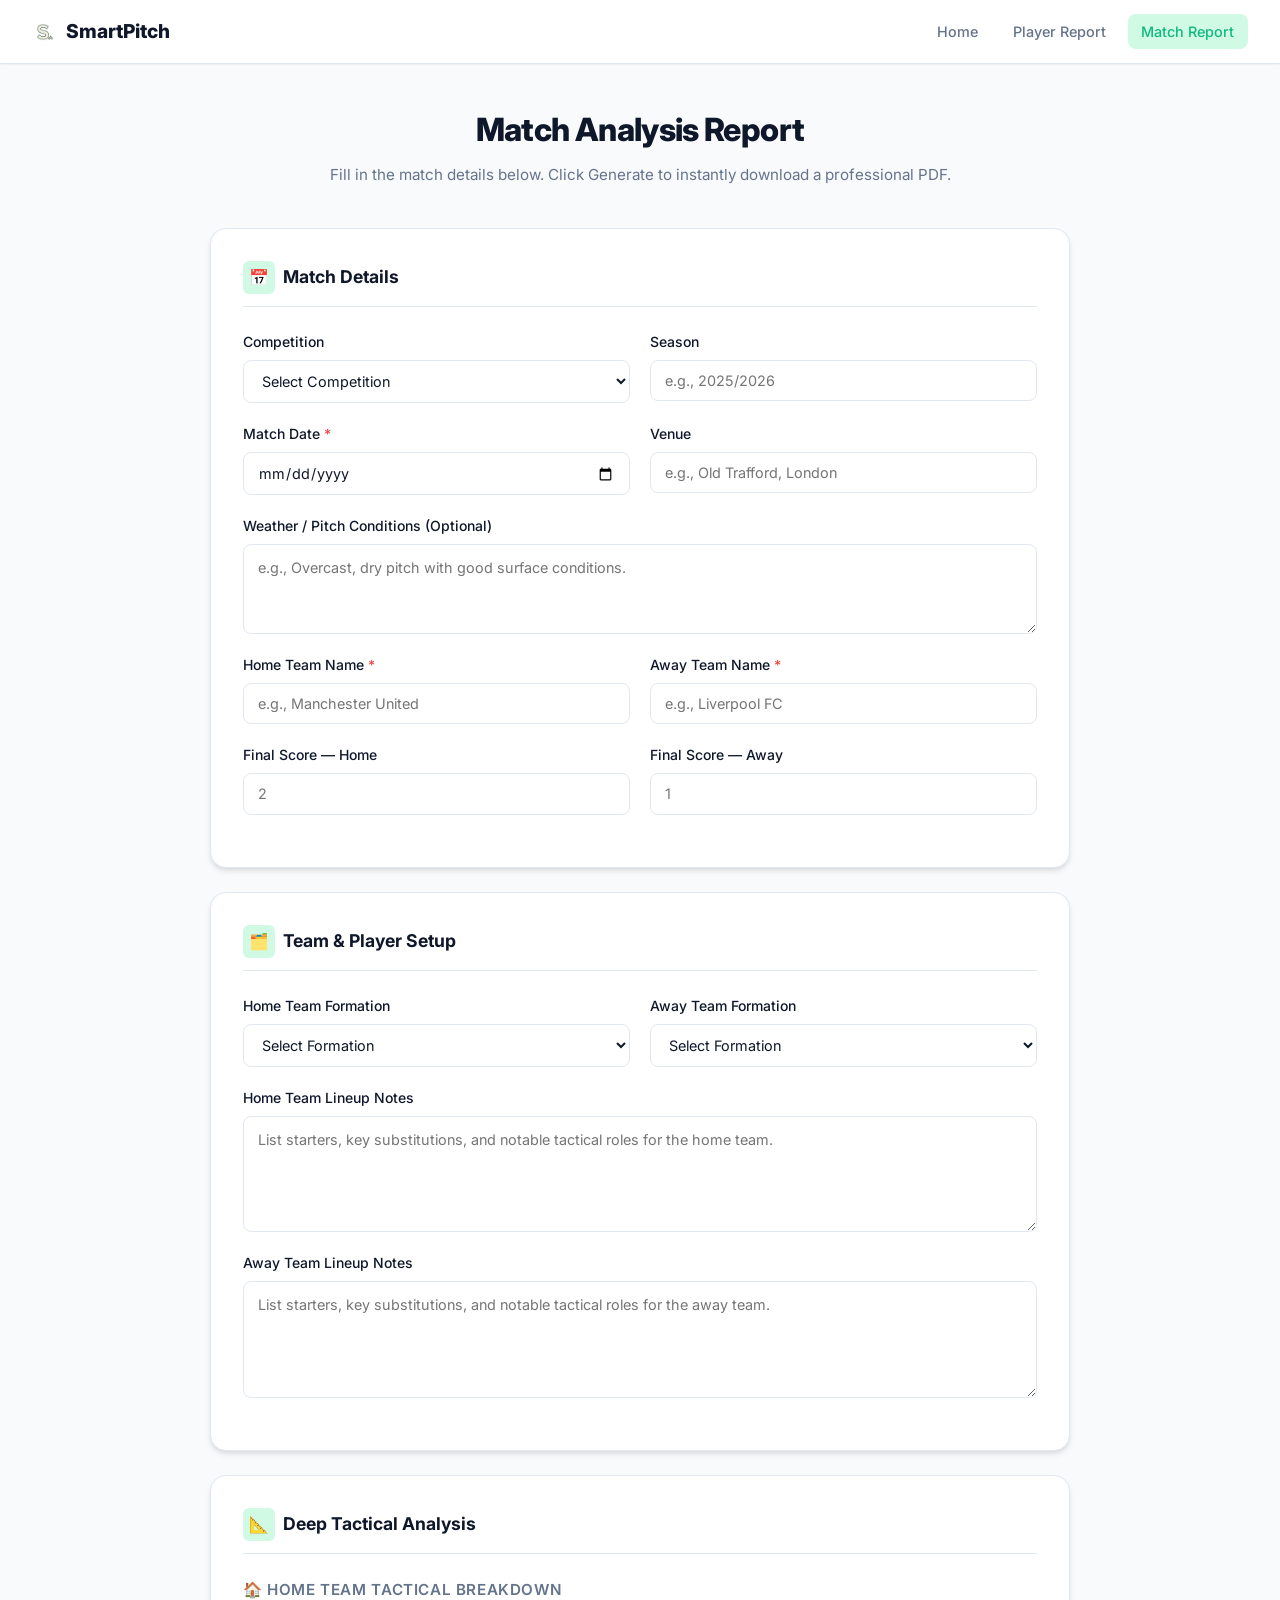
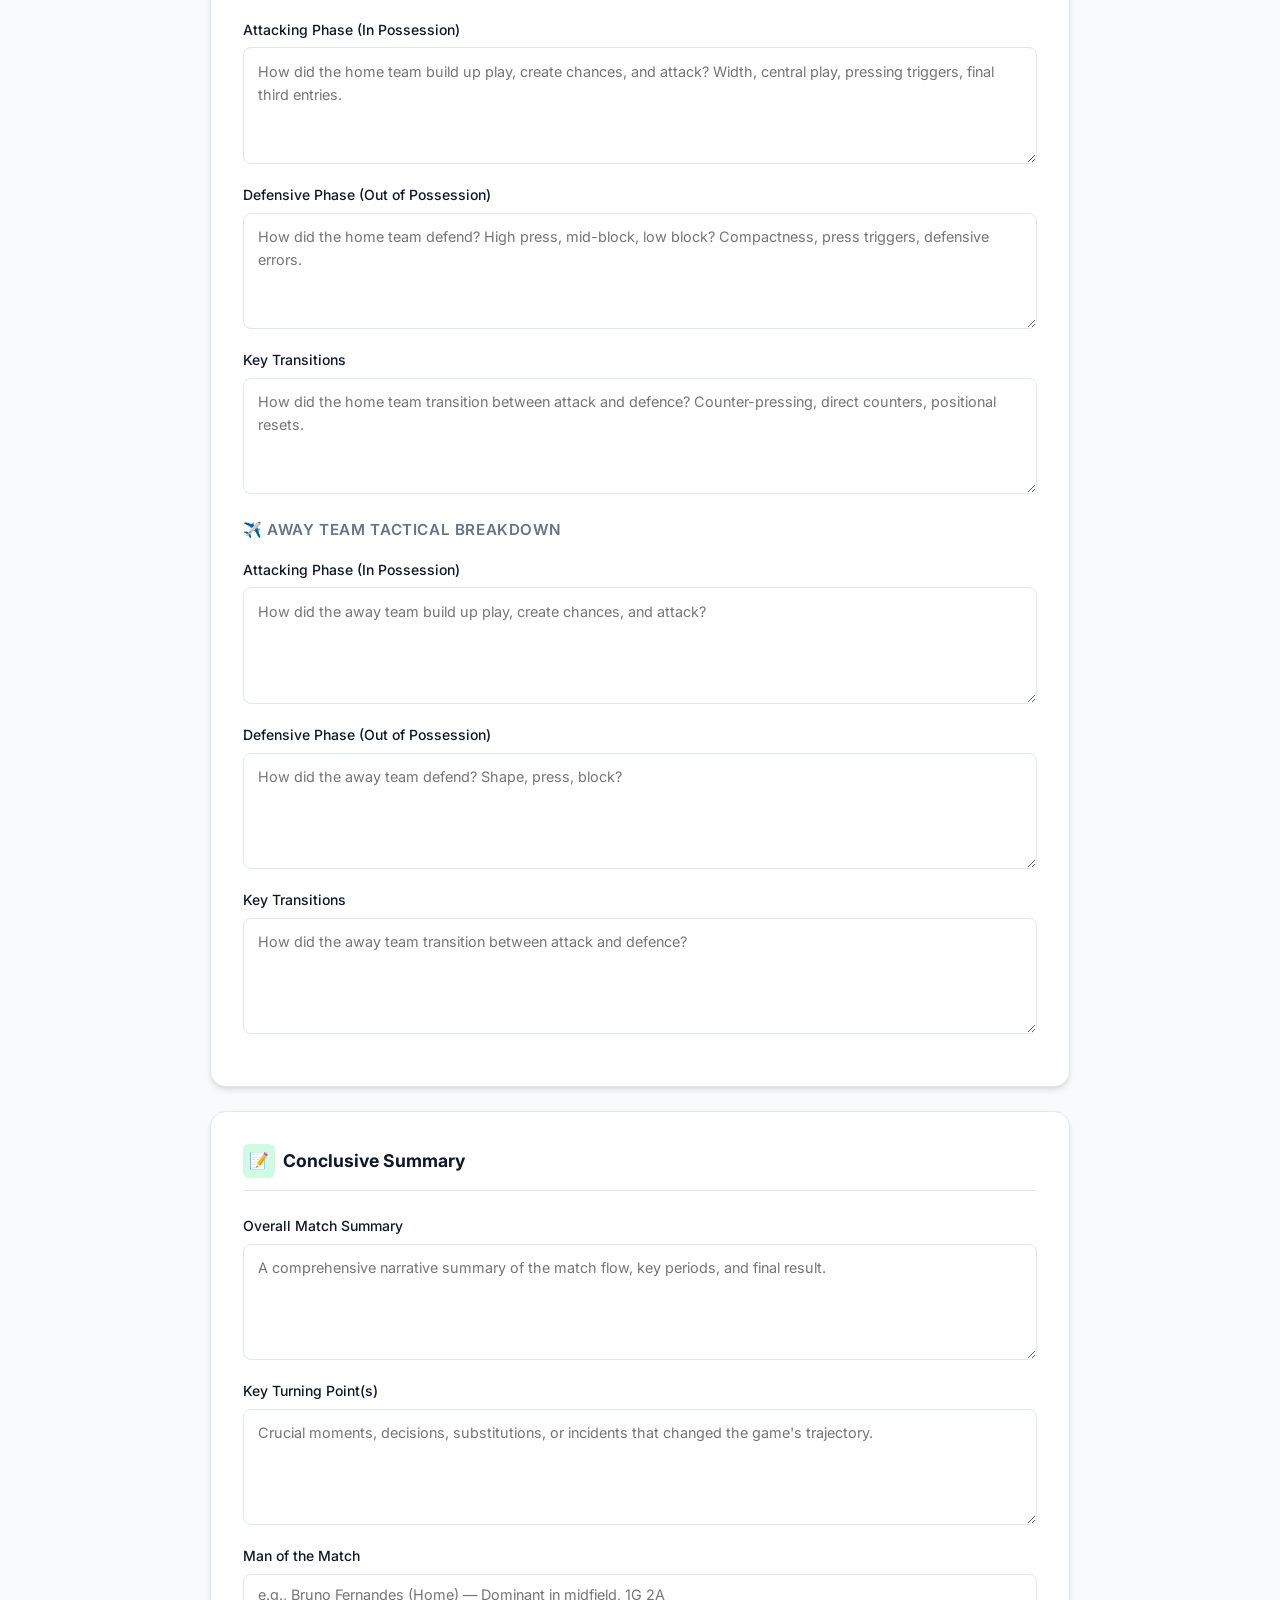
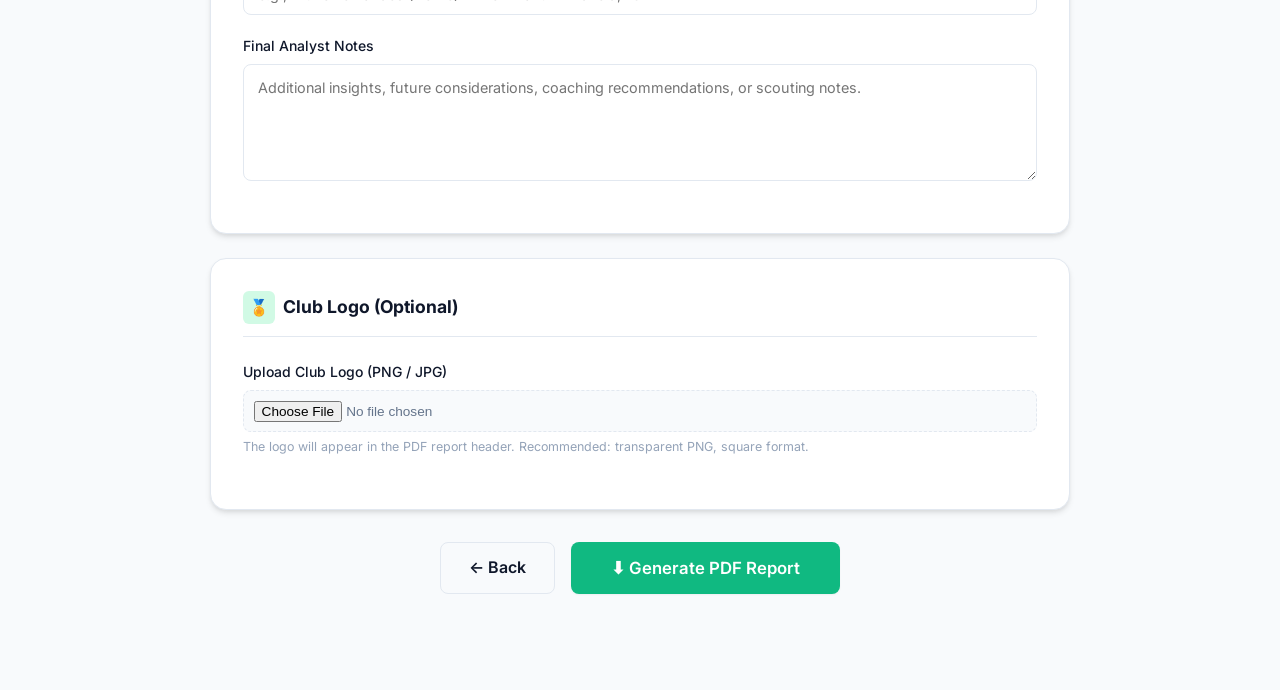
==== match-report.html @ 9d766a11 "Launch: SmartPitch static report generator — no backend, Vercel-ready" ====
<!DOCTYPE html>
<html lang="en">
<head>
    <meta charset="UTF-8">
    <meta name="viewport" content="width=device-width, initial-scale=1.0">
    <title>Match Analysis Report — SmartPitch</title>
    <meta name="description" content="Generate a professional match analysis PDF report with tactical breakdowns.">
    <link rel="preconnect" href="https://fonts.googleapis.com">
    <link rel="preconnect" href="https://fonts.gstatic.com" crossorigin>
    <link href="https://fonts.googleapis.com/css2?family=Inter:wght@300;400;500;600;700;800&display=swap" rel="stylesheet">
    <link rel="stylesheet" href="style.css">
</head>
<body>
    <header>
        <a href="index.html" class="header-brand">
            <img src="smartpitch-logo.jpg" alt="SmartPitch" style="width:26px;height:26px;object-fit:contain;border-radius:4px;">
            <span>SmartPitch</span>
        </a>
        <nav class="header-nav">
            <a href="index.html">Home</a>
            <a href="player-report.html">Player Report</a>
            <a href="match-report.html" class="active">Match Report</a>
        </nav>
    </header>

    <!-- Loading Overlay -->
    <div class="generating-overlay" id="loadingOverlay">
        <div class="generating-box">
            <div class="spinner"></div>
            <h3>Generating Your Report</h3>
            <p>Building your professional PDF, please wait...</p>
        </div>
    </div>

    <main class="report-main">
        <div class="report-container">
            <h1 class="page-title">Match Analysis Report</h1>
            <p class="page-subtitle">Fill in the match details below. Click Generate to instantly download a professional PDF.</p>

            <form id="matchForm" novalidate>

                <!-- Section 1: Match Details -->
                <div class="form-card">
                    <h2><span class="section-icon">📅</span> Match Details</h2>

                    <div class="form-grid-2">
                        <div class="form-group">
                            <label for="competition">Competition</label>
                            <select id="competition">
                                <option value="">Select Competition</option>
                                <option value="League">League</option>
                                <option value="Cup">Cup</option>
                                <option value="Friendly">Friendly</option>
                                <option value="Tournament">Tournament</option>
                                <option value="Other">Other</option>
                            </select>
                        </div>
                        <div class="form-group">
                            <label for="season">Season</label>
                            <input type="text" id="season" placeholder="e.g., 2025/2026">
                        </div>
                    </div>

                    <div class="form-grid-2">
                        <div class="form-group">
                            <label for="match_date">Match Date <span style="color:#EF4444">*</span></label>
                            <input type="date" id="match_date" required>
                        </div>
                        <div class="form-group">
                            <label for="venue">Venue</label>
                            <input type="text" id="venue" placeholder="e.g., Old Trafford, London">
                        </div>
                    </div>

                    <div class="form-group">
                        <label for="weather_pitch_conditions">Weather / Pitch Conditions (Optional)</label>
                        <textarea id="weather_pitch_conditions" rows="2" placeholder="e.g., Overcast, dry pitch with good surface conditions."></textarea>
                    </div>

                    <div class="form-grid-2">
                        <div class="form-group">
                            <label for="home_team">Home Team Name <span style="color:#EF4444">*</span></label>
                            <input type="text" id="home_team" placeholder="e.g., Manchester United" required>
                        </div>
                        <div class="form-group">
                            <label for="away_team">Away Team Name <span style="color:#EF4444">*</span></label>
                            <input type="text" id="away_team" placeholder="e.g., Liverpool FC" required>
                        </div>
                    </div>

                    <div class="form-grid-2">
                        <div class="form-group">
                            <label for="final_score_home">Final Score — Home</label>
                            <input type="number" id="final_score_home" min="0" placeholder="2">
                        </div>
                        <div class="form-group">
                            <label for="final_score_away">Final Score — Away</label>
                            <input type="number" id="final_score_away" min="0" placeholder="1">
                        </div>
                    </div>
                </div>

                <!-- Section 2: Team Setup -->
                <div class="form-card">
                    <h2><span class="section-icon">🗂️</span> Team &amp; Player Setup</h2>

                    <div class="form-grid-2">
                        <div class="form-group">
                            <label for="home_formation_initial">Home Team Formation</label>
                            <select id="home_formation_initial">
                                <option value="">Select Formation</option>
                                <option value="4-3-3">4-3-3</option>
                                <option value="4-4-2">4-4-2</option>
                                <option value="3-5-2">3-5-2</option>
                                <option value="4-2-3-1">4-2-3-1</option>
                                <option value="5-3-2">5-3-2</option>
                                <option value="4-5-1">4-5-1</option>
                                <option value="3-4-3">3-4-3</option>
                                <option value="Other">Other</option>
                            </select>
                        </div>
                        <div class="form-group">
                            <label for="away_formation_initial">Away Team Formation</label>
                            <select id="away_formation_initial">
                                <option value="">Select Formation</option>
                                <option value="4-3-3">4-3-3</option>
                                <option value="4-4-2">4-4-2</option>
                                <option value="3-5-2">3-5-2</option>
                                <option value="4-2-3-1">4-2-3-1</option>
                                <option value="5-3-2">5-3-2</option>
                                <option value="4-5-1">4-5-1</option>
                                <option value="3-4-3">3-4-3</option>
                                <option value="Other">Other</option>
                            </select>
                        </div>
                    </div>

                    <div class="form-group">
                        <label for="home_lineup_notes">Home Team Lineup Notes</label>
                        <textarea id="home_lineup_notes" rows="4" placeholder="List starters, key substitutions, and notable tactical roles for the home team."></textarea>
                    </div>

                    <div class="form-group">
                        <label for="away_lineup_notes">Away Team Lineup Notes</label>
                        <textarea id="away_lineup_notes" rows="4" placeholder="List starters, key substitutions, and notable tactical roles for the away team."></textarea>
                    </div>
                </div>

                <!-- Section 3: Tactical Analysis -->
                <div class="form-card">
                    <h2><span class="section-icon">📐</span> Deep Tactical Analysis</h2>

                    <h3>🏠 Home Team Tactical Breakdown</h3>
                    <div class="form-group">
                        <label for="home_attacking_phase">Attacking Phase (In Possession)</label>
                        <textarea id="home_attacking_phase" rows="4" placeholder="How did the home team build up play, create chances, and attack? Width, central play, pressing triggers, final third entries."></textarea>
                    </div>
                    <div class="form-group">
                        <label for="home_defensive_phase">Defensive Phase (Out of Possession)</label>
                        <textarea id="home_defensive_phase" rows="4" placeholder="How did the home team defend? High press, mid-block, low block? Compactness, press triggers, defensive errors."></textarea>
                    </div>
                    <div class="form-group">
                        <label for="home_key_transitions">Key Transitions</label>
                        <textarea id="home_key_transitions" rows="4" placeholder="How did the home team transition between attack and defence? Counter-pressing, direct counters, positional resets."></textarea>
                    </div>

                    <h3>✈️ Away Team Tactical Breakdown</h3>
                    <div class="form-group">
                        <label for="away_attacking_phase">Attacking Phase (In Possession)</label>
                        <textarea id="away_attacking_phase" rows="4" placeholder="How did the away team build up play, create chances, and attack?"></textarea>
                    </div>
                    <div class="form-group">
                        <label for="away_defensive_phase">Defensive Phase (Out of Possession)</label>
                        <textarea id="away_defensive_phase" rows="4" placeholder="How did the away team defend? Shape, press, block?"></textarea>
                    </div>
                    <div class="form-group">
                        <label for="away_key_transitions">Key Transitions</label>
                        <textarea id="away_key_transitions" rows="4" placeholder="How did the away team transition between attack and defence?"></textarea>
                    </div>
                </div>

                <!-- Section 4: Summary -->
                <div class="form-card">
                    <h2><span class="section-icon">📝</span> Conclusive Summary</h2>

                    <div class="form-group">
                        <label for="overall_match_summary">Overall Match Summary</label>
                        <textarea id="overall_match_summary" rows="4" placeholder="A comprehensive narrative summary of the match flow, key periods, and final result."></textarea>
                    </div>
                    <div class="form-group">
                        <label for="key_turning_points">Key Turning Point(s)</label>
                        <textarea id="key_turning_points" rows="4" placeholder="Crucial moments, decisions, substitutions, or incidents that changed the game's trajectory."></textarea>
                    </div>
                    <div class="form-group">
                        <label for="man_of_the_match">Man of the Match</label>
                        <input type="text" id="man_of_the_match" placeholder="e.g., Bruno Fernandes (Home) — Dominant in midfield, 1G 2A">
                    </div>
                    <div class="form-group">
                        <label for="final_analyst_notes">Final Analyst Notes</label>
                        <textarea id="final_analyst_notes" rows="4" placeholder="Additional insights, future considerations, coaching recommendations, or scouting notes."></textarea>
                    </div>
                </div>

                <!-- Section 5: Club Logo -->
                <div class="form-card">
                    <h2><span class="section-icon">🏅</span> Club Logo (Optional)</h2>
                    <div class="form-group">
                        <label for="club_logo">Upload Club Logo (PNG / JPG)</label>
                        <input type="file" id="club_logo" accept="image/png, image/jpeg, image/jpg">
                        <small>The logo will appear in the PDF report header. Recommended: transparent PNG, square format.</small>
                    </div>
                    <div id="logo-preview-wrap">
                        <img id="logo-preview" src="" alt="Logo Preview">
                        <span style="font-size:0.85rem;color:var(--text-muted)">Logo preview</span>
                    </div>
                </div>

                <div class="button-group" style="padding-bottom:2rem">
                    <a href="index.html" class="btn btn-secondary">← Back</a>
                    <button type="submit" class="btn btn-primary btn-lg" id="generateBtn">
                        ⬇ Generate PDF Report
                    </button>
                </div>
            </form>
        </div>
    </main>

    <!-- jsPDF + AutoTable -->
    <script src="https://cdnjs.cloudflare.com/ajax/libs/jspdf/2.5.1/jspdf.umd.min.js"></script>
    <script src="https://cdnjs.cloudflare.com/ajax/libs/jspdf-autotable/3.8.2/jspdf.plugin.autotable.min.js"></script>
    <script src="pdf-utils.js"></script>
    <script src="match-pdf.js"></script>
</body>
</html>
---- style.css ----
/* ==========================================================================
   SmartPitch Report Generator — Static Edition
   Theme: Sleek Light with Emerald Green Accents
   ========================================================================== */

@import url('https://fonts.googleapis.com/css2?family=Inter:wght@300;400;500;600;700;800&display=swap');

:root {
    --bg-color: #F8FAFC;
    --surface-color: #FFFFFF;
    --primary-color: #10B981;
    --primary-hover: #059669;
    --primary-light: #D1FAE5;
    --primary-dark: #064E3B;
    --text-main: #0F172A;
    --text-muted: #64748B;
    --text-light: #94A3B8;
    --border-color: #E2E8F0;
    --border-focus: #10B981;
    --success-bg: #ECFDF5;
    --success-text: #065F46;
    --danger-bg: #FEF2F2;
    --danger-text: #991B1B;
    --shadow-sm: 0 1px 2px 0 rgba(0,0,0,0.05);
    --shadow-md: 0 4px 6px -1px rgba(0,0,0,0.1), 0 2px 4px -1px rgba(0,0,0,0.06);
    --shadow-lg: 0 10px 15px -3px rgba(0,0,0,0.1), 0 4px 6px -2px rgba(0,0,0,0.05);
    --shadow-xl: 0 20px 25px -5px rgba(0,0,0,0.1), 0 10px 10px -5px rgba(0,0,0,0.04);
    --radius-md: 8px;
    --radius-lg: 12px;
    --radius-xl: 16px;
    --radius-2xl: 24px;
    --transition: all 0.2s cubic-bezier(0.4, 0, 0.2, 1);
}

*, *::before, *::after { box-sizing: border-box; margin: 0; padding: 0; }

body {
    font-family: 'Inter', sans-serif;
    background-color: var(--bg-color);
    color: var(--text-main);
    line-height: 1.6;
    display: flex;
    flex-direction: column;
    min-height: 100vh;
}

/* ---- Header ---- */
header {
    background-color: var(--surface-color);
    padding: 0 2rem;
    height: 64px;
    box-shadow: var(--shadow-sm);
    display: flex;
    justify-content: space-between;
    align-items: center;
    position: sticky;
    top: 0;
    z-index: 100;
    border-bottom: 1px solid var(--border-color);
}

.header-brand {
    font-weight: 800;
    font-size: 1.2rem;
    color: var(--text-main);
    display: flex;
    align-items: center;
    gap: 0.5rem;
    text-decoration: none;
}

.brand-logo {
    width: 30px;
    height: 30px;
    object-fit: contain;
    border-radius: 4px;
}

.header-nav {
    display: flex;
    gap: 0.5rem;
    align-items: center;
}

.header-nav a {
    color: var(--text-muted);
    text-decoration: none;
    font-weight: 500;
    font-size: 0.9rem;
    padding: 0.4rem 0.85rem;
    border-radius: var(--radius-md);
    transition: var(--transition);
}

.header-nav a:hover, .header-nav a.active {
    color: var(--primary-color);
    background-color: var(--primary-light);
}

/* ---- Hero / Landing ---- */
.hero-main {
    flex: 1;
    display: flex;
    flex-direction: column;
    justify-content: center;
    align-items: center;
    padding: 3rem 1.5rem;
}

.hero-content {
    width: 100%;
    max-width: 900px;
    text-align: center;
}

.hero-badge {
    display: inline-flex;
    align-items: center;
    gap: 0.4rem;
    background: var(--primary-light);
    color: var(--primary-dark);
    font-weight: 600;
    font-size: 0.8rem;
    padding: 0.35rem 1rem;
    border-radius: 999px;
    letter-spacing: 0.05em;
    text-transform: uppercase;
    margin-bottom: 1.5rem;
}

.hero-logo {
    width: 110px;
    height: 110px;
    object-fit: contain;
    margin-bottom: 1.25rem;
    filter: drop-shadow(0 4px 12px rgba(16,185,129,0.15));
}

.hero-title {
    font-size: clamp(2.5rem, 6vw, 4rem);
    font-weight: 800;
    line-height: 1.1;
    letter-spacing: -0.03em;
    color: var(--text-main);
    margin-bottom: 1.25rem;
}

.hero-accent { color: var(--primary-color); }

.hero-subtitle {
    font-size: 1.1rem;
    color: var(--text-muted);
    max-width: 560px;
    margin: 0 auto 3rem;
    line-height: 1.7;
}

.selection-grid {
    display: grid;
    grid-template-columns: repeat(auto-fit, minmax(300px, 1fr));
    gap: 1.5rem;
    text-align: left;
}

.selection-card {
    background-color: var(--surface-color);
    border: 1px solid var(--border-color);
    border-radius: var(--radius-2xl);
    padding: 2rem;
    text-decoration: none;
    color: var(--text-main);
    display: flex;
    flex-direction: column;
    gap: 1.25rem;
    transition: var(--transition);
    box-shadow: var(--shadow-sm);
}

.selection-card:hover {
    transform: translateY(-5px);
    box-shadow: var(--shadow-xl);
    border-color: var(--primary-color);
}

.card-icon-wrap {
    width: 60px;
    height: 60px;
    background: var(--primary-light);
    border-radius: var(--radius-lg);
    display: flex;
    align-items: center;
    justify-content: center;
}

.selection-icon { font-size: 1.75rem; }

.card-body { display: flex; flex-direction: column; gap: 0.5rem; }

.selection-card h3 {
    font-size: 1.25rem;
    font-weight: 700;
    color: var(--text-main);
    margin: 0;
}

.selection-card p {
    font-size: 0.9rem;
    color: var(--text-muted);
    line-height: 1.6;
    margin: 0;
}

.card-cta {
    font-size: 0.9rem;
    font-weight: 600;
    color: var(--primary-color);
    margin-top: 0.5rem;
}

.hero-footer {
    margin-top: 3rem;
    font-size: 0.8rem;
    color: var(--text-light);
    display: flex;
    align-items: center;
    gap: 0.5rem;
}

/* ---- Report Page Layout ---- */
.report-main {
    flex: 1;
    padding: 2.5rem 1.5rem 4rem;
}

.report-container {
    max-width: 860px;
    margin: 0 auto;
}

.page-title {
    font-size: 2rem;
    font-weight: 800;
    color: var(--text-main);
    letter-spacing: -0.02em;
    margin-bottom: 0.5rem;
    text-align: center;
}

.page-subtitle {
    text-align: center;
    color: var(--text-muted);
    margin-bottom: 2.5rem;
    font-size: 0.95rem;
}

/* ---- Form Cards ---- */
.form-card {
    background-color: var(--surface-color);
    border-radius: var(--radius-xl);
    box-shadow: var(--shadow-md);
    padding: 2rem;
    margin-bottom: 1.5rem;
    border: 1px solid var(--border-color);
}

.form-card h2 {
    font-size: 1.1rem;
    font-weight: 700;
    color: var(--text-main);
    margin-bottom: 1.5rem;
    padding-bottom: 0.75rem;
    border-bottom: 1px solid var(--border-color);
    display: flex;
    align-items: center;
    gap: 0.5rem;
}

.form-card h2 .section-icon {
    font-size: 1rem;
    background: var(--primary-light);
    border-radius: 6px;
    padding: 4px 6px;
}

.form-card h3 {
    font-size: 0.95rem;
    font-weight: 600;
    color: var(--text-muted);
    text-transform: uppercase;
    letter-spacing: 0.04em;
    margin: 1.5rem 0 1rem;
}

.form-card h3:first-of-type { margin-top: 0.5rem; }

/* ---- Form Groups ---- */
.form-group {
    margin-bottom: 1.25rem;
    display: flex;
    flex-direction: column;
}

.form-group label {
    font-weight: 500;
    font-size: 0.875rem;
    color: var(--text-main);
    margin-bottom: 0.4rem;
}

.form-group small {
    color: var(--text-light);
    font-size: 0.78rem;
    margin-top: 0.3rem;
}

.form-grid-2 {
    display: grid;
    grid-template-columns: 1fr 1fr;
    gap: 1.25rem;
}

.form-grid-4 {
    display: grid;
    grid-template-columns: repeat(4, 1fr);
    gap: 1rem;
}

/* ---- Inputs ---- */
input[type="text"],
input[type="number"],
input[type="date"],
select,
textarea {
    width: 100%;
    padding: 0.7rem 0.9rem;
    border: 1px solid var(--border-color);
    border-radius: var(--radius-md);
    font-size: 0.9rem;
    font-family: 'Inter', sans-serif;
    color: var(--text-main);
    background-color: var(--surface-color);
    transition: var(--transition);
}

textarea { min-height: 90px; resize: vertical; line-height: 1.6; }

input:focus, select:focus, textarea:focus {
    outline: none;
    border-color: var(--border-focus);
    box-shadow: 0 0 0 3px var(--primary-light);
}

input[type="file"] {
    padding: 0.6rem;
    font-size: 0.85rem;
    color: var(--text-muted);
    border: 1px dashed var(--border-color);
    background-color: var(--bg-color);
    border-radius: var(--radius-md);
    cursor: pointer;
    transition: var(--transition);
}

input[type="file"]:hover {
    border-color: var(--primary-color);
    background-color: var(--primary-light);
}

/* Logo Preview */
#logo-preview-wrap {
    display: none;
    margin-top: 0.75rem;
    align-items: center;
    gap: 1rem;
}

#logo-preview {
    width: 60px;
    height: 60px;
    object-fit: contain;
    border: 1px solid var(--border-color);
    border-radius: var(--radius-md);
    padding: 4px;
    background: white;
}

/* ---- Buttons ---- */
.btn {
    display: inline-flex;
    align-items: center;
    justify-content: center;
    gap: 0.5rem;
    padding: 0.75rem 1.75rem;
    border-radius: var(--radius-md);
    font-weight: 600;
    font-size: 1rem;
    cursor: pointer;
    text-decoration: none;
    transition: var(--transition);
    border: none;
    font-family: 'Inter', sans-serif;
}

.btn-primary {
    background-color: var(--primary-color);
    color: white;
    box-shadow: var(--shadow-sm);
}

.btn-primary:hover {
    background-color: var(--primary-hover);
    transform: translateY(-1px);
    box-shadow: var(--shadow-md);
}

.btn-primary:active { transform: translateY(0); }

.btn-secondary {
    background-color: var(--bg-color);
    color: var(--text-main);
    border: 1px solid var(--border-color);
}

.btn-secondary:hover {
    background-color: #E2E8F0;
}

.btn-lg { padding: 0.9rem 2.5rem; font-size: 1.05rem; }

.button-group {
    display: flex;
    gap: 1rem;
    justify-content: center;
    margin-top: 2rem;
}

/* ---- Progress / Loading ---- */
.generating-overlay {
    position: fixed;
    inset: 0;
    background: rgba(15, 23, 42, 0.6);
    backdrop-filter: blur(4px);
    display: none;
    align-items: center;
    justify-content: center;
    z-index: 999;
}

.generating-overlay.active { display: flex; }

.generating-box {
    background: white;
    border-radius: var(--radius-2xl);
    padding: 3rem 3.5rem;
    text-align: center;
    box-shadow: var(--shadow-xl);
}

.spinner {
    width: 48px;
    height: 48px;
    border: 4px solid var(--primary-light);
    border-top-color: var(--primary-color);
    border-radius: 50%;
    animation: spin 0.75s linear infinite;
    margin: 0 auto 1.5rem;
}

@keyframes spin { to { transform: rotate(360deg); } }

.generating-box h3 {
    font-size: 1.2rem;
    font-weight: 700;
    margin-bottom: 0.5rem;
}

.generating-box p { color: var(--text-muted); font-size: 0.9rem; }

/* ---- Responsive ---- */
@media (max-width: 640px) {
    .form-grid-2, .form-grid-4 { grid-template-columns: 1fr; }
    .page-title { font-size: 1.6rem; }
    .header-nav a:not(.active) { display: none; }
    .form-card { padding: 1.25rem; }
}
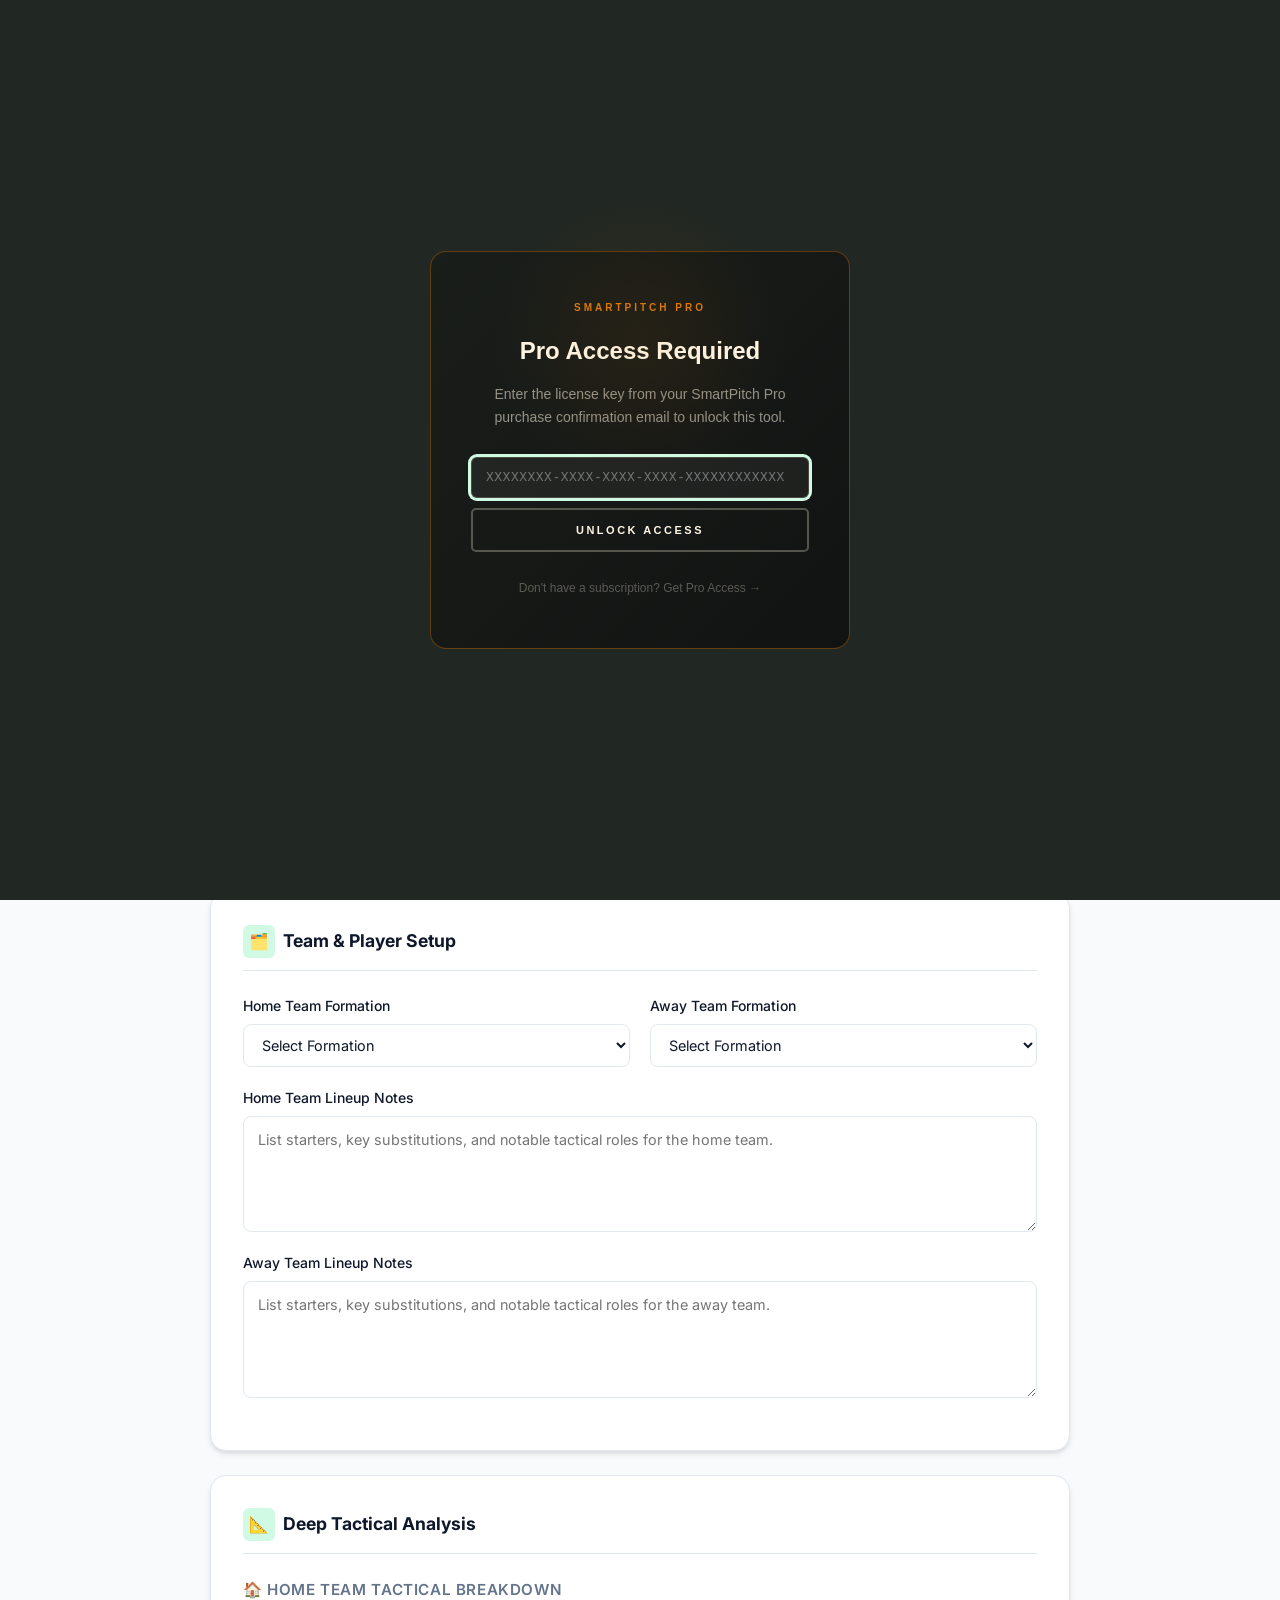
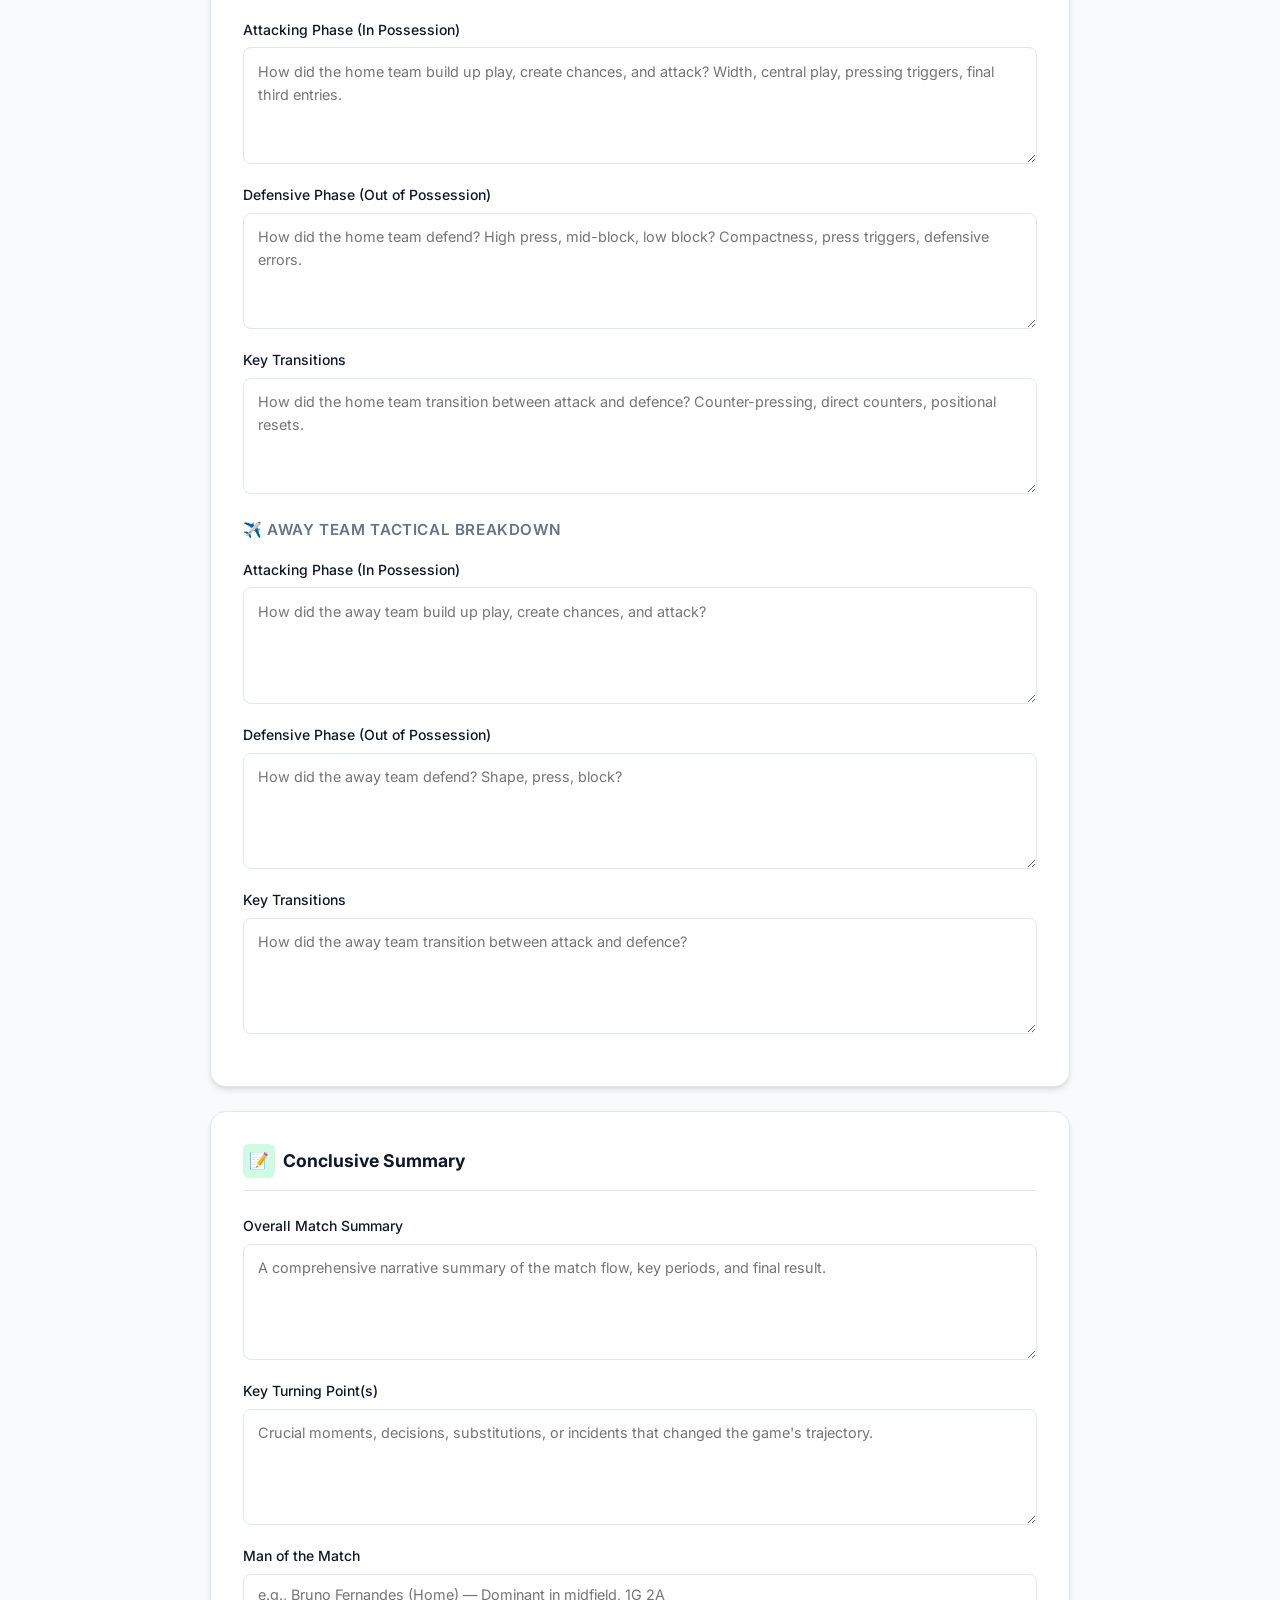
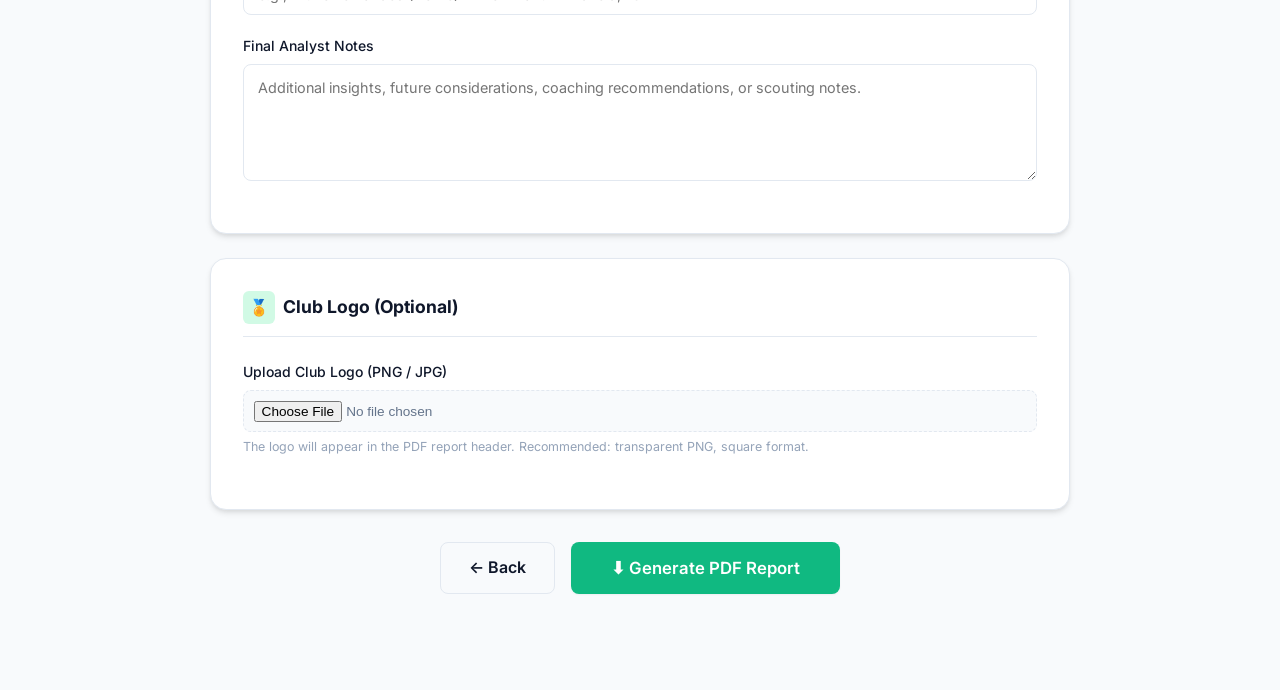
==== commit e2788a4d: "Add SmartPitch Pro license gate (Lemon Squeezy)" ====
--- a/match-report.html
+++ b/match-report.html
@@ -11,6 +11,8 @@
     <link rel="stylesheet" href="style.css">
 </head>
 <body>
+    <!-- SmartPitch Pro License Gate — must be first script in body -->
+    <script src="license-gate.js"></script>
     <header>
         <a href="index.html" class="header-brand">
             <img src="smartpitch-logo.jpg" alt="SmartPitch" style="width:26px;height:26px;object-fit:contain;border-radius:4px;">
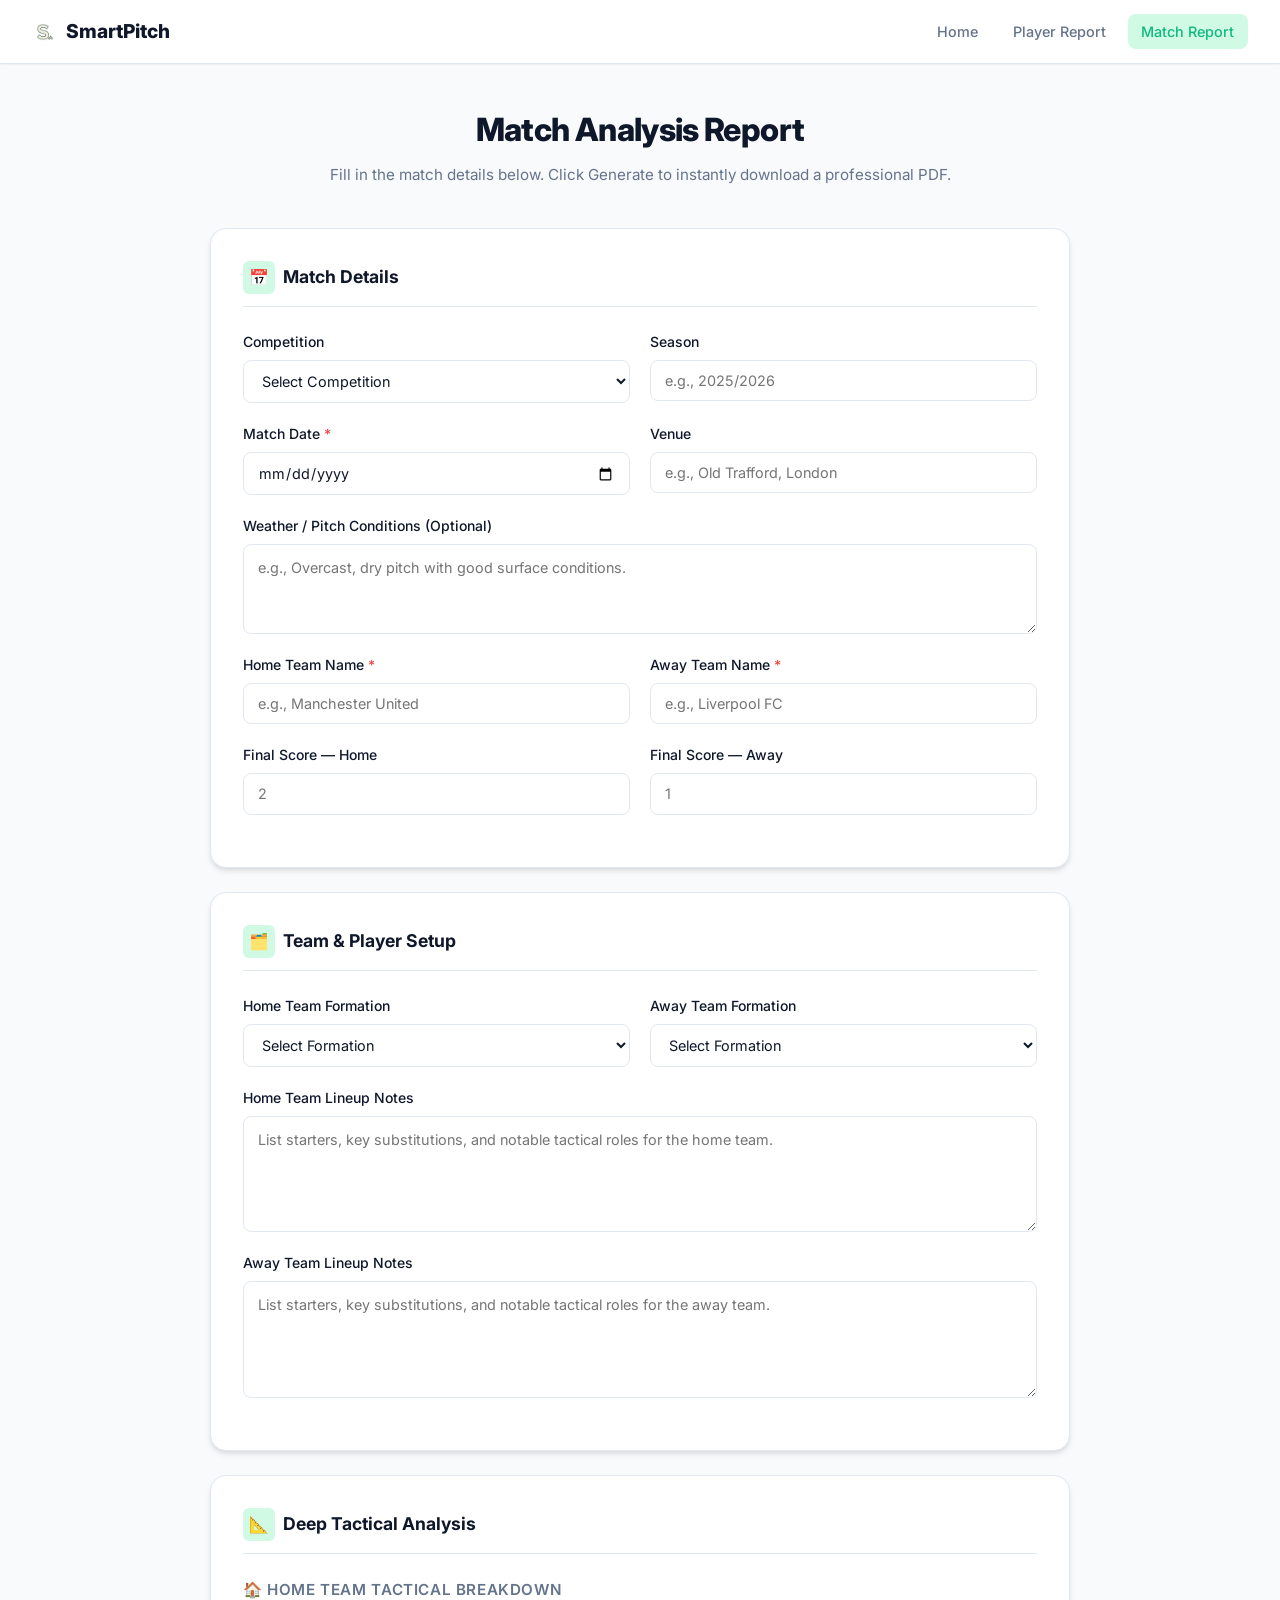
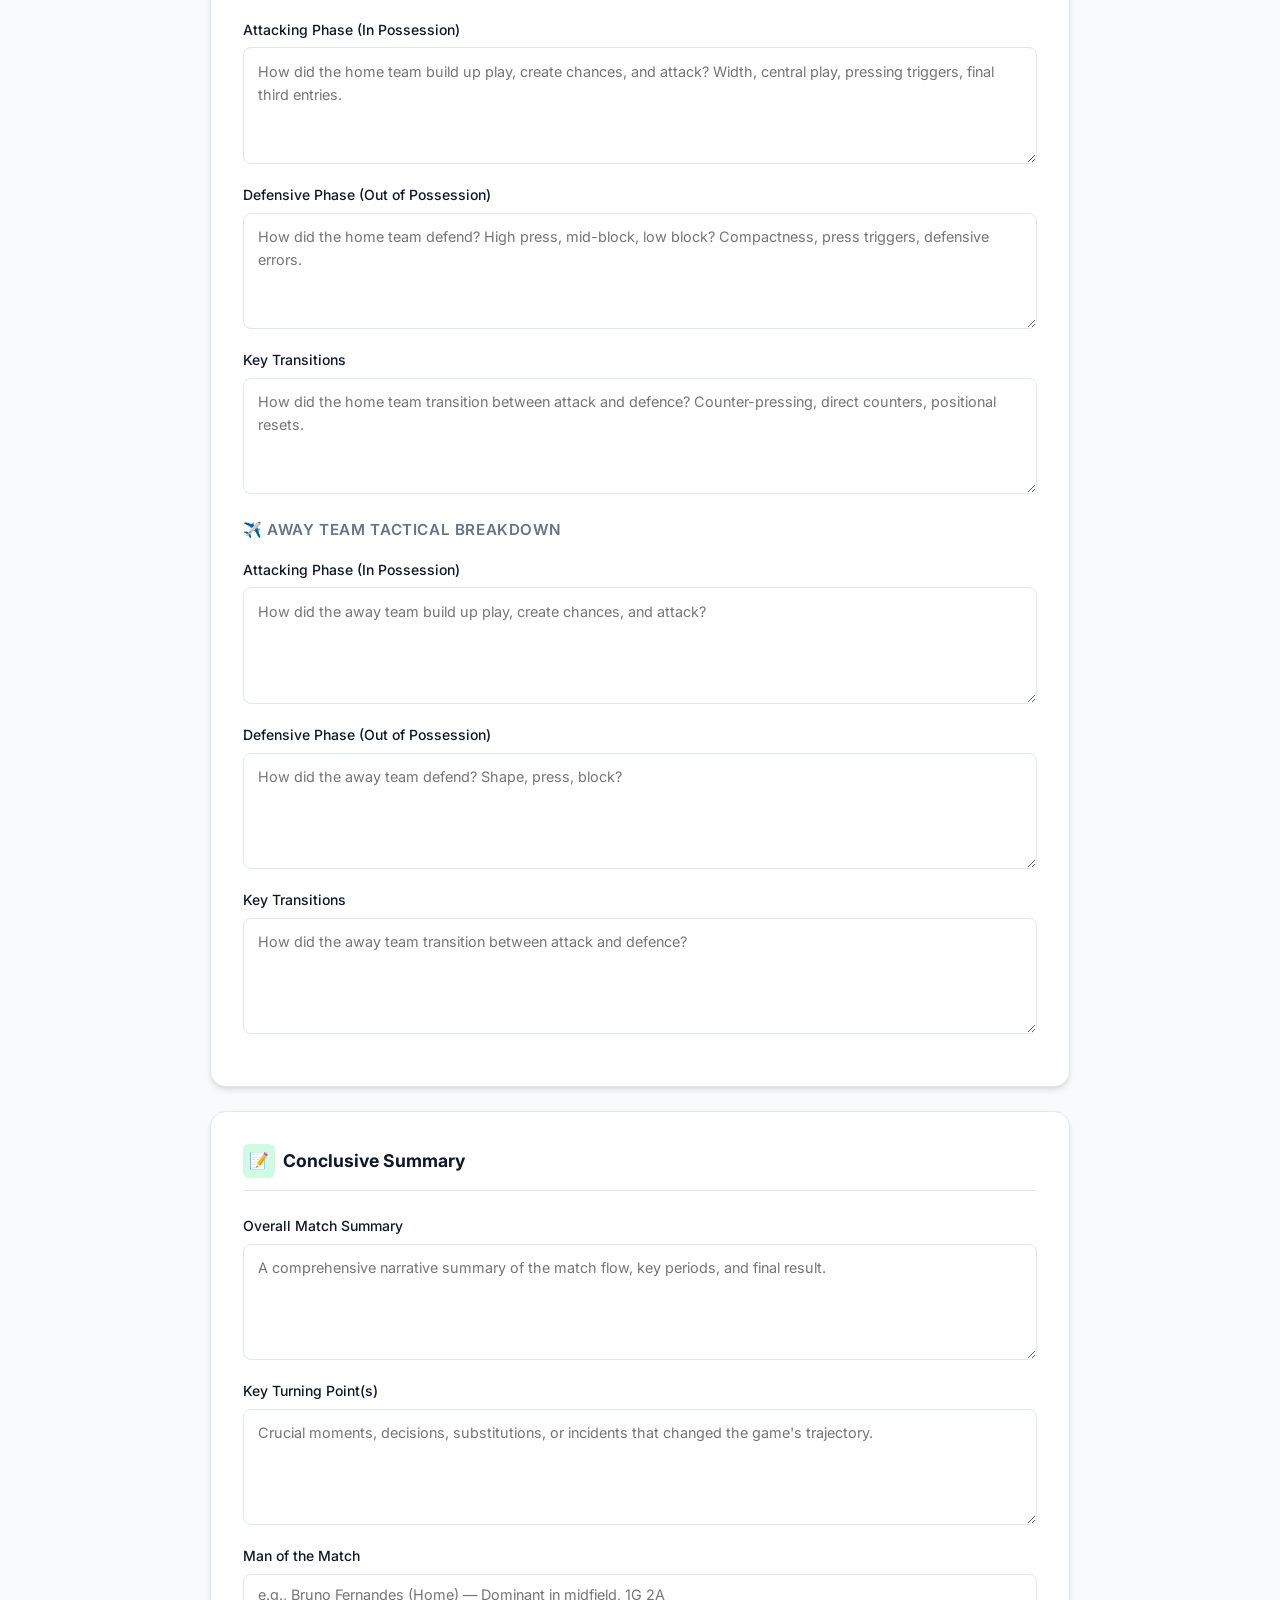
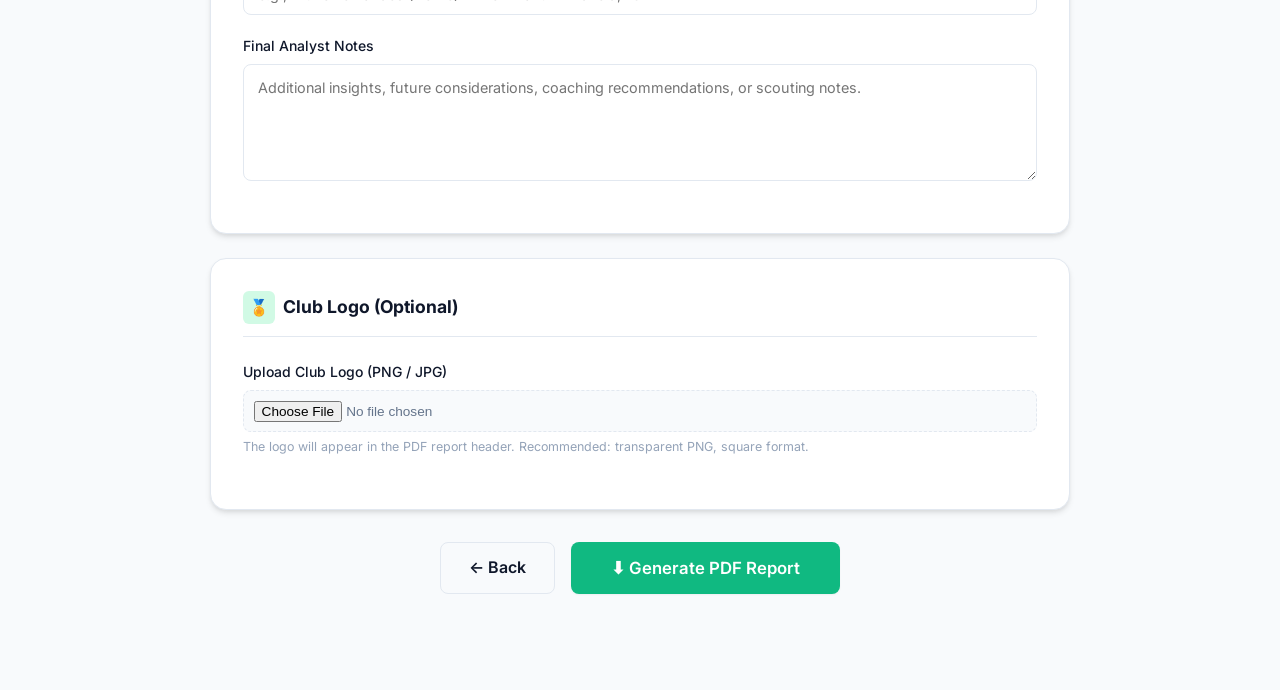
==== commit 28a55461: "Remove license key gate to make app freely accessible" ====
--- a/match-report.html
+++ b/match-report.html
@@ -11,8 +11,6 @@
     <link rel="stylesheet" href="style.css">
 </head>
 <body>
-    <!-- SmartPitch Pro License Gate — must be first script in body -->
-    <script src="license-gate.js"></script>
     <header>
         <a href="index.html" class="header-brand">
             <img src="smartpitch-logo.jpg" alt="SmartPitch" style="width:26px;height:26px;object-fit:contain;border-radius:4px;">
